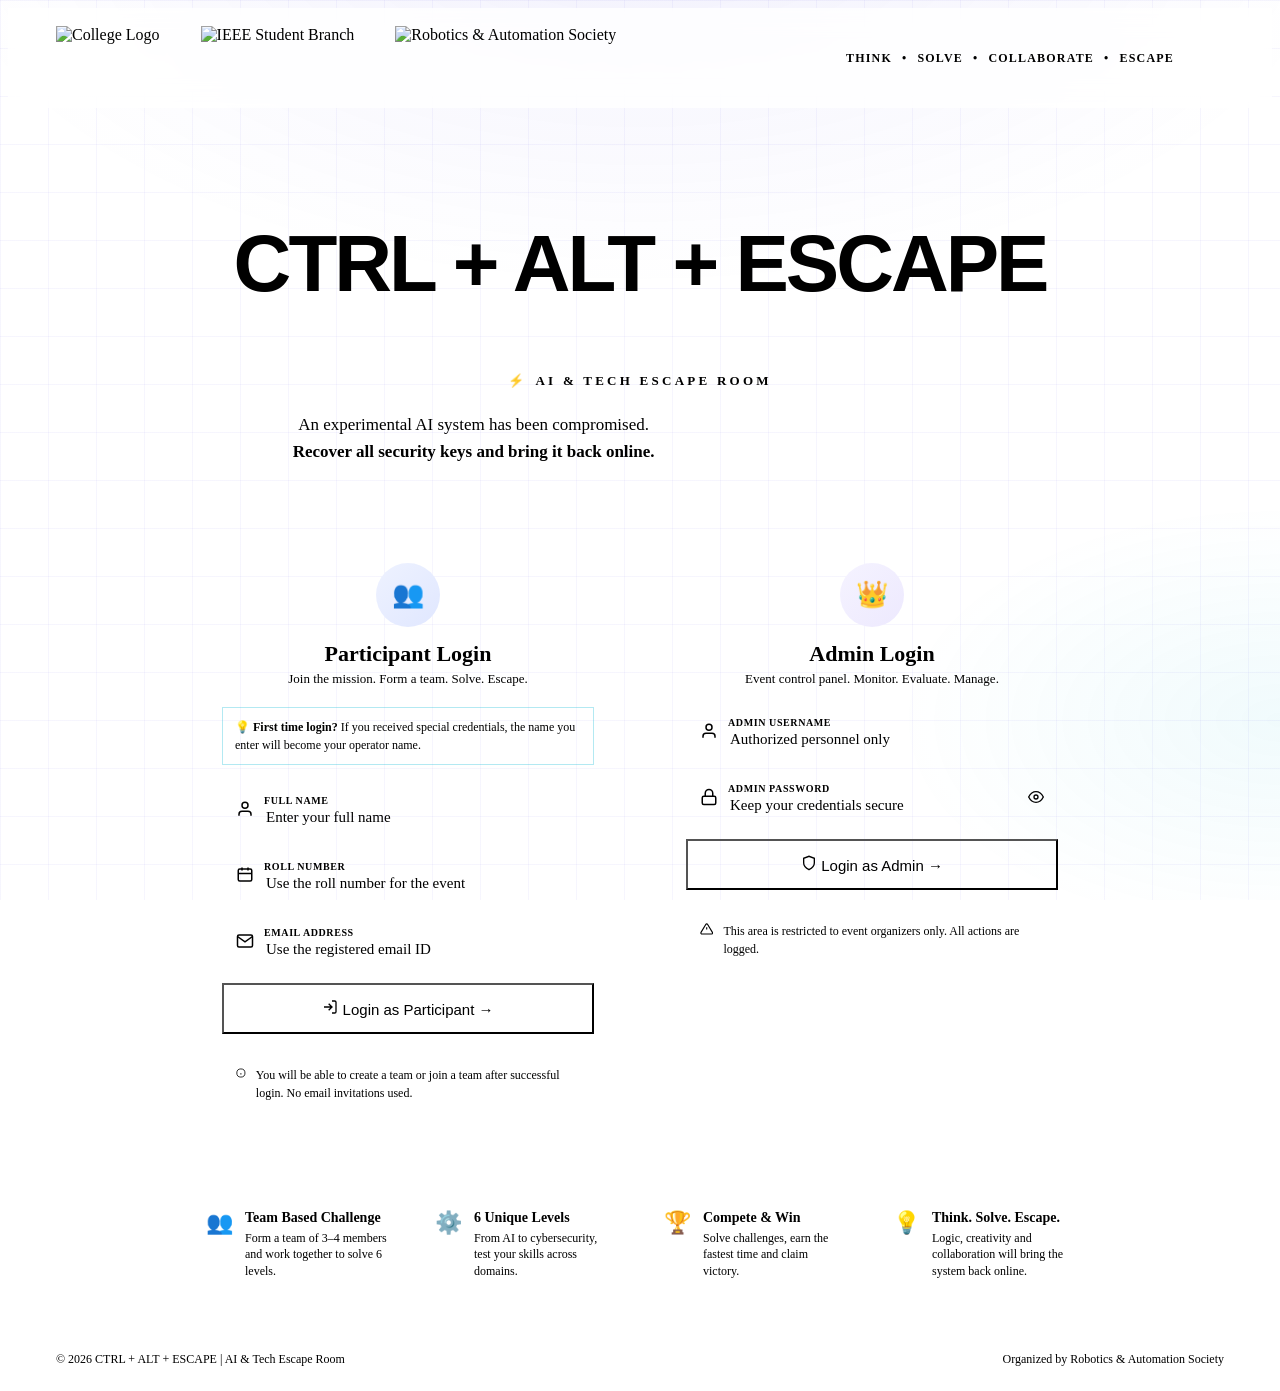
==== ctrl-alt-escape/frontend/index.html @ 31758ca9 "Initial CTRLALTESCAPE event website" ====
<!DOCTYPE html>
<html lang="en">
<head>
  <meta charset="UTF-8">
  <meta name="viewport" content="width=device-width, initial-scale=1.0">
  <meta name="description" content="CTRL + ALT + ESCAPE — AI & Tech Escape Room. Form a team, solve 6 levels, bring NEXUS back online.">
  <title>CTRL + ALT + ESCAPE | AI & Tech Escape Room</title>
  <link rel="stylesheet" href="/css/styles.css">
  <style>
    /* ====== LANDING PAGE SPECIFIC ====== */
    body { background: var(--bg); min-height: 100vh; }

    /* Hero background */
    .hero-bg {
      position: fixed; inset: 0; z-index: 0;
      background:
        radial-gradient(ellipse 80% 60% at 50% -10%, rgba(79,70,229,0.08) 0%, transparent 70%),
        radial-gradient(ellipse 50% 40% at 100% 80%, rgba(6,182,212,0.06) 0%, transparent 60%);
    }
    .hero-grid {
      position: fixed; inset: 0; z-index: 0;
      background-image:
        linear-gradient(rgba(79,70,229,0.05) 1px, transparent 1px),
        linear-gradient(90deg, rgba(79,70,229,0.05) 1px, transparent 1px);
      background-size: 48px 48px;
    }

    /* Header */
    .landing-header {
      position: relative; z-index: 10;
      display: flex;
      align-items: center;
      justify-content: space-between;
      padding: 18px 48px;
      border-bottom: 1px solid var(--border);
      background: rgba(255,255,255,0.8);
      backdrop-filter: blur(12px);
    }
    .header-logos {
      display: flex;
      align-items: center;
      gap: 20px;
    }
    .header-logo-item {
      display: flex;
      align-items: center;
      gap: 8px;
    }
    .header-logo-item img {
      height: 64px;
      width: auto;
      object-fit: contain;
    }
    .header-logo-divider {
      width: 1px; height: 48px;
      background: var(--border);
    }
    .header-tagline {
      display: flex;
      align-items: center;
      gap: 10px;
      font-size: 12px;
      font-weight: 600;
      color: var(--text-sec);
      letter-spacing: 0.1em;
      text-transform: uppercase;
    }
    .header-dot { color: var(--primary); }
    .header-line {
      width: 40px; height: 2px;
      background: var(--grad-accent);
      border-radius: 2px;
    }

    /* Main content */
    .landing-main {
      position: relative; z-index: 10;
      padding: 60px 48px 40px;
      display: flex;
      flex-direction: column;
      align-items: center;
      gap: 48px;
    }

    /* Hero title */
    .hero-title {
      text-align: center;
    }
    .hero-title h1 {
      font-size: clamp(44px, 7vw, 80px);
      font-weight: 900;
      letter-spacing: -3px;
      line-height: 1.05;
      color: var(--text);
      font-family: 'Plus Jakarta Sans', sans-serif;
    }
    .hero-title h1 .escape-word { color: var(--primary); }
    .hero-title h1 .plus-word { color: var(--text-sec); }
    .hero-subtitle {
      display: inline-flex;
      align-items: center;
      gap: 8px;
      margin-top: 8px;
      font-size: 13px;
      font-weight: 700;
      letter-spacing: 0.25em;
      text-transform: uppercase;
      color: var(--text-sec);
      border: 1.5px solid var(--border);
      border-radius: var(--r-full);
      padding: 6px 18px;
      background: var(--surface);
    }
    .hero-tagline {
      margin-top: 16px;
      font-size: 17px;
      color: var(--text-sec);
      max-width: 480px;
      text-align: center;
      line-height: 1.6;
    }
    .hero-tagline strong { color: var(--text); }

    /* Login cards container */
    .login-cards {
      display: flex;
      gap: 28px;
      align-items: stretch;
      width: 100%;
      max-width: 900px;
    }

    /* Login card */
    .login-card {
      flex: 1;
      background: var(--surface);
      border: 1.5px solid var(--border);
      border-radius: var(--r-2xl);
      padding: 32px;
      box-shadow: var(--shadow-md);
      display: flex;
      flex-direction: column;
      gap: 20px;
      transition: all var(--transition);
    }
    .login-card:hover { box-shadow: var(--shadow-lg); border-color: rgba(79,70,229,0.2); }
    .login-card-header {
      text-align: center;
    }
    .login-card-icon {
      width: 64px; height: 64px;
      border-radius: 50%;
      display: flex;
      align-items: center;
      justify-content: center;
      margin: 0 auto 14px;
      font-size: 26px;
    }
    .participant-icon { background: linear-gradient(135deg, #EEF2FF, #E0E7FF); }
    .admin-icon { background: linear-gradient(135deg, #F5F3FF, #EDE9FE); }
    .login-card-title { font-size: 22px; font-weight: 800; color: var(--text); margin-bottom: 4px; }
    .login-card-desc { font-size: 13px; color: var(--text-sec); }

    .login-card-divider { background: var(--primary); opacity: 0.15; }

    /* Form */
    .login-form { display: flex; flex-direction: column; gap: 14px; }
    .form-field-group {
      display: flex;
      align-items: center;
      gap: 10px;
      background: var(--surface-2);
      border: 1.5px solid var(--border);
      border-radius: var(--r-md);
      padding: 10px 14px;
      transition: border-color var(--transition), box-shadow var(--transition);
    }
    .form-field-group:focus-within {
      border-color: var(--primary);
      box-shadow: 0 0 0 3px rgba(79,70,229,0.1);
    }
    .form-field-group.error { border-color: var(--danger); }
    .form-field-icon { color: var(--text-sec); flex-shrink: 0; }
    .form-field-inner { flex: 1; min-width: 0; }
    .form-field-inner input {
      width: 100%;
      border: none;
      background: transparent;
      font-family: var(--font-ui);
      font-size: 15px;
      color: var(--text);
      outline: none;
    }
    .form-field-inner input::placeholder { color: var(--locked); }
    .form-field-inner label {
      display: block;
      font-size: 10px;
      font-weight: 700;
      text-transform: uppercase;
      letter-spacing: 0.06em;
      color: var(--text-sec);
      margin-bottom: 2px;
    }
    .form-field-eye {
      background: none; border: none; cursor: pointer;
      color: var(--text-sec); padding: 0;
      transition: color var(--transition);
    }
    .form-field-eye:hover { color: var(--primary); }

    .login-btn {
      width: 100%;
      padding: 14px;
      border-radius: var(--r-lg);
      font-size: 15px;
    }
    .participant-btn { background: var(--grad-primary); }
    .admin-btn { background: var(--grad-primary); }

    .login-card-note {
      display: flex;
      align-items: flex-start;
      gap: 10px;
      padding: 12px 14px;
      border-radius: var(--r-md);
      font-size: 12px;
      color: var(--text-sec);
      line-height: 1.5;
    }
    .login-card-note.info { background: var(--primary-l); color: var(--primary); }
    .login-card-note.warning { background: var(--warning-l); color: var(--warning); }

    .error-message {
      display: none;
      background: var(--danger-l);
      border: 1px solid rgba(220,38,38,0.2);
      border-radius: var(--r-md);
      padding: 10px 14px;
      font-size: 13px;
      color: var(--danger);
      font-weight: 500;
      animation: shake 0.4s ease;
    }
    .error-message.visible { display: block; }
    .success-message {
      display: none;
      background: var(--success-l);
      border: 1px solid rgba(22,163,74,0.2);
      border-radius: var(--r-md);
      padding: 10px 14px;
      font-size: 13px;
      color: var(--success);
      font-weight: 500;
    }
    .success-message.visible { display: flex; align-items: center; gap: 8px; }

    /* Feature cards */
    .features {
      display: grid;
      grid-template-columns: repeat(4, 1fr);
      gap: 16px;
      width: 100%;
      max-width: 900px;
    }
    .feature-card {
      background: var(--surface);
      border: 1px solid var(--border);
      border-radius: var(--r-lg);
      padding: 16px;
      display: flex;
      gap: 12px;
      align-items: flex-start;
    }
    .feature-icon { font-size: 22px; flex-shrink: 0; }
    .feature-title { font-size: 14px; font-weight: 700; color: var(--text); margin-bottom: 4px; }
    .feature-desc { font-size: 12px; color: var(--text-sec); line-height: 1.4; }

    /* Footer */
    .landing-footer {
      position: relative; z-index: 10;
      padding: 16px 48px;
      border-top: 1px solid var(--border);
      display: flex;
      align-items: center;
      justify-content: space-between;
      background: rgba(255,255,255,0.7);
    }
    .footer-text { font-size: 12px; color: var(--text-sec); }
    .footer-right {
      display: flex;
      align-items: center;
      gap: 8px;
      font-size: 12px;
      color: var(--text-sec);
    }

    /* Placeholder helper */
    .placeholder-helper {
      background: linear-gradient(135deg, var(--accent-l), #F0FFFE);
      border: 1px solid rgba(6,182,212,0.3);
      border-radius: var(--r-md);
      padding: 10px 12px;
      font-size: 12px;
      color: var(--accent);
      line-height: 1.5;
    }
  </style>
</head>
<body>
  <div class="hero-bg"></div>
  <div class="hero-grid"></div>

  <!-- Header -->
  <header class="landing-header">
    <div class="header-logos">
      <div class="header-logo-item">
        <img src="/assets/college_logo.png" alt="College Logo" id="college-logo">
      </div>
      <div class="header-logo-divider"></div>
      <div class="header-logo-item">
        <img src="/assets/ieee_logo.png" alt="IEEE Student Branch" id="ieee-logo">
      </div>
      <div class="header-logo-divider"></div>
      <div class="header-logo-item">
        <img src="/assets/ras_logo.png" alt="Robotics & Automation Society" id="ras-logo">
      </div>
    </div>
    <div class="header-tagline">
      THINK <span class="header-dot">•</span>
      SOLVE <span class="header-dot">•</span>
      COLLABORATE <span class="header-dot">•</span>
      ESCAPE
      <div class="header-line"></div>
    </div>
  </header>

  <!-- Main Content -->
  <main class="landing-main">
    <!-- Hero Title -->
    <div class="hero-title">
      <h1>CTRL <span class="plus-word">+</span> ALT <span class="plus-word">+</span> <span class="escape-word">ESCAPE</span></h1>
      <div class="hero-subtitle">
        <span>⚡</span>
        AI &amp; TECH ESCAPE ROOM
      </div>
      <p class="hero-tagline">
        An experimental AI system has been compromised.<br>
        <strong>Recover all security keys and bring it back online.</strong>
      </p>
    </div>

    <!-- Login Cards -->
    <div class="login-cards">
      <!-- Participant Login -->
      <div class="login-card" id="participant-card">
        <div class="login-card-header">
          <div class="login-card-icon participant-icon">👥</div>
          <div class="login-card-title">Participant Login</div>
          <div class="login-card-desc">Join the mission. Form a team. Solve. Escape.</div>
        </div>

        <div class="placeholder-helper" id="placeholder-helper">
          <strong>💡 First time login?</strong> If you received special credentials, the name you enter will become your operator name.
        </div>

        <form class="login-form" id="participant-form" onsubmit="participantLogin(event)">
          <div class="form-field-group" id="name-field">
            <div class="form-field-icon">
              <svg width="18" height="18" fill="none" stroke="currentColor" stroke-width="2" viewBox="0 0 24 24"><path d="M20 21v-2a4 4 0 0 0-4-4H8a4 4 0 0 0-4 4v2M12 11a4 4 0 1 0 0-8 4 4 0 0 0 0 8z"/></svg>
            </div>
            <div class="form-field-inner">
              <label for="p-name">Full Name</label>
              <input type="text" id="p-name" placeholder="Enter your full name" autocomplete="name" required>
            </div>
          </div>

          <div class="form-field-group" id="roll-field">
            <div class="form-field-icon">
              <svg width="18" height="18" fill="none" stroke="currentColor" stroke-width="2" viewBox="0 0 24 24"><rect x="3" y="4" width="18" height="16" rx="2"/><path d="M16 2v4M8 2v4M3 10h18"/></svg>
            </div>
            <div class="form-field-inner">
              <label for="p-roll">Roll Number</label>
              <input type="text" id="p-roll" placeholder="Use the roll number for the event" autocomplete="off" required>
            </div>
          </div>

          <div class="form-field-group" id="email-field">
            <div class="form-field-icon">
              <svg width="18" height="18" fill="none" stroke="currentColor" stroke-width="2" viewBox="0 0 24 24"><path d="M4 4h16c1.1 0 2 .9 2 2v12c0 1.1-.9 2-2 2H4c-1.1 0-2-.9-2-2V6c0-1.1.9-2 2-2z"/><polyline points="22,6 12,13 2,6"/></svg>
            </div>
            <div class="form-field-inner">
              <label for="p-email">Email Address</label>
              <input type="email" id="p-email" placeholder="Use the registered email ID" autocomplete="email" required>
            </div>
          </div>

          <div class="error-message" id="p-error"></div>
          <div class="success-message" id="p-success">
            <svg width="16" height="16" fill="none" stroke="currentColor" stroke-width="3" viewBox="0 0 24 24"><polyline points="20 6 9 17 4 12"/></svg>
            <span>Identity verified! Redirecting…</span>
          </div>

          <button type="submit" class="btn btn-primary login-btn participant-btn" id="p-submit-btn">
            <svg width="16" height="16" fill="none" stroke="currentColor" stroke-width="2" viewBox="0 0 24 24"><path d="M15 3h4a2 2 0 0 1 2 2v14a2 2 0 0 1-2 2h-4M10 17l5-5-5-5M15 12H3"/></svg>
            Login as Participant →
          </button>
        </form>

        <div class="login-card-note info">
          <svg width="14" height="14" fill="none" stroke="currentColor" stroke-width="2" viewBox="0 0 24 24"><circle cx="12" cy="12" r="10"/><line x1="12" y1="16" x2="12" y2="12"/><line x1="12" y1="8" x2="12.01" y2="8"/></svg>
          You will be able to create a team or join a team after successful login. No email invitations used.
        </div>
      </div>

      <!-- Admin Login -->
      <div class="login-card" id="admin-card">
        <div class="login-card-header">
          <div class="login-card-icon admin-icon">👑</div>
          <div class="login-card-title">Admin Login</div>
          <div class="login-card-desc">Event control panel. Monitor. Evaluate. Manage.</div>
        </div>

        <form class="login-form" id="admin-form" onsubmit="adminLogin(event)">
          <div class="form-field-group" id="admin-user-field">
            <div class="form-field-icon">
              <svg width="18" height="18" fill="none" stroke="currentColor" stroke-width="2" viewBox="0 0 24 24"><path d="M20 21v-2a4 4 0 0 0-4-4H8a4 4 0 0 0-4 4v2M12 11a4 4 0 1 0 0-8 4 4 0 0 0 0 8z"/></svg>
            </div>
            <div class="form-field-inner">
              <label for="a-username">Admin Username</label>
              <input type="text" id="a-username" placeholder="Authorized personnel only" autocomplete="off" required>
            </div>
          </div>

          <div class="form-field-group" id="admin-pass-field">
            <div class="form-field-icon">
              <svg width="18" height="18" fill="none" stroke="currentColor" stroke-width="2" viewBox="0 0 24 24"><rect x="3" y="11" width="18" height="11" rx="2" ry="2"/><path d="M7 11V7a5 5 0 0 1 10 0v4"/></svg>
            </div>
            <div class="form-field-inner">
              <label for="a-password">Admin Password</label>
              <input type="password" id="a-password" placeholder="Keep your credentials secure" autocomplete="current-password" required>
            </div>
            <button type="button" class="form-field-eye" id="toggle-pass" onclick="togglePassword()">
              <svg width="16" height="16" fill="none" stroke="currentColor" stroke-width="2" viewBox="0 0 24 24"><path d="M1 12s4-8 11-8 11 8 11 8-4 8-11 8-11-8-11-8z"/><circle cx="12" cy="12" r="3"/></svg>
            </button>
          </div>

          <div class="error-message" id="a-error"></div>

          <button type="submit" class="btn btn-primary login-btn admin-btn" id="a-submit-btn">
            <svg width="16" height="16" fill="none" stroke="currentColor" stroke-width="2" viewBox="0 0 24 24"><path d="M12 22s8-4 8-10V5l-8-3-8 3v7c0 6 8 10 8 10z"/></svg>
            Login as Admin →
          </button>
        </form>

        <div class="login-card-note warning">
          <svg width="14" height="14" fill="none" stroke="currentColor" stroke-width="2" viewBox="0 0 24 24"><path d="M10.29 3.86L1.82 18a2 2 0 0 0 1.71 3h16.94a2 2 0 0 0 1.71-3L13.71 3.86a2 2 0 0 0-3.42 0z"/><line x1="12" y1="9" x2="12" y2="13"/><line x1="12" y1="17" x2="12.01" y2="17"/></svg>
          This area is restricted to event organizers only. All actions are logged.
        </div>
      </div>
    </div>

    <!-- Features -->
    <div class="features">
      <div class="feature-card">
        <div class="feature-icon">👥</div>
        <div>
          <div class="feature-title">Team Based Challenge</div>
          <div class="feature-desc">Form a team of 3–4 members and work together to solve 6 levels.</div>
        </div>
      </div>
      <div class="feature-card">
        <div class="feature-icon">⚙️</div>
        <div>
          <div class="feature-title">6 Unique Levels</div>
          <div class="feature-desc">From AI to cybersecurity, test your skills across domains.</div>
        </div>
      </div>
      <div class="feature-card">
        <div class="feature-icon">🏆</div>
        <div>
          <div class="feature-title">Compete &amp; Win</div>
          <div class="feature-desc">Solve challenges, earn the fastest time and claim victory.</div>
        </div>
      </div>
      <div class="feature-card">
        <div class="feature-icon">💡</div>
        <div>
          <div class="feature-title">Think. Solve. Escape.</div>
          <div class="feature-desc">Logic, creativity and collaboration will bring the system back online.</div>
        </div>
      </div>
    </div>
  </main>

  <!-- Footer -->
  <footer class="landing-footer">
    <div class="footer-text">© 2026 CTRL + ALT + ESCAPE | AI &amp; Tech Escape Room</div>
    <div class="footer-right">
      <div style="width:40px;height:2px;background:var(--grad-accent);border-radius:2px;"></div>
      Organized by Robotics &amp; Automation Society
    </div>
  </footer>

  <script src="/js/api.js"></script>
  <script>
    // Check if already logged in and redirect
    (async function() {
      const token = API.getSession();
      if (token) {
        const r = await API.get('/api/participant/me');
        if (r.ok) {
          window.location.href = '/participant.html';
          return;
        } else {
          API.setSession(null);
        }
      }
      const adminToken = API.getAdminToken();
      if (adminToken) {
        const r = await API.get('/api/admin/overview');
        if (r.ok) {
          window.location.href = '/admin.html';
          return;
        } else {
          API.setAdminToken(null);
        }
      }
    })();

    function togglePassword() {
      const input = document.getElementById('a-password');
      input.type = input.type === 'password' ? 'text' : 'password';
    }

    function setLoading(btnId, loading, text) {
      const btn = document.getElementById(btnId);
      btn.disabled = loading;
      if (loading) {
        btn.classList.add('loading');
        btn.dataset.original = btn.innerHTML;
        btn.innerHTML = `<span>${text || 'Verifying…'}</span>`;
      } else {
        btn.classList.remove('loading');
        if (btn.dataset.original) btn.innerHTML = btn.dataset.original;
      }
    }

    async function participantLogin(e) {
      e.preventDefault();
      const name = document.getElementById('p-name').value.trim();
      const roll = document.getElementById('p-roll').value.trim();
      const email = document.getElementById('p-email').value.trim();
      const errEl = document.getElementById('p-error');
      const sucEl = document.getElementById('p-success');

      errEl.classList.remove('visible');
      sucEl.classList.remove('visible');

      // Clear field errors
      ['name-field','roll-field','email-field'].forEach(id => {
        document.getElementById(id).classList.remove('error');
      });

      setLoading('p-submit-btn', true, '◌ VERIFYING IDENTITY…');

      const existingToken = API.getSession();
      const r = await API.post('/api/participant/login', {
        name, roll_number: roll, email,
        session_token: existingToken
      });

      setLoading('p-submit-btn', false);

      if (r.ok) {
        API.setSession(r.data.session_token);
        sucEl.classList.add('visible');
        setTimeout(() => { window.location.href = '/participant.html'; }, 800);
      } else {
        const err = r.error;
        let msg = err?.message || 'Login failed. Please check your details.';
        errEl.textContent = msg;
        errEl.classList.add('visible');

        // Shake form
        document.getElementById('participant-card').style.animation = 'shake 0.4s ease';
        setTimeout(() => { document.getElementById('participant-card').style.animation = ''; }, 500);
      }
    }

    async function adminLogin(e) {
      e.preventDefault();
      const username = document.getElementById('a-username').value.trim();
      const password = document.getElementById('a-password').value;
      const errEl = document.getElementById('a-error');
      errEl.classList.remove('visible');

      setLoading('a-submit-btn', true, '◌ AUTHENTICATING…');

      const r = await API.post('/api/admin/login', { username, password });
      setLoading('a-submit-btn', false);

      if (r.ok) {
        API.setAdminToken(r.data.admin_token);
        window.location.href = '/admin.html';
      } else {
        const msg = r.error?.message || 'Invalid credentials.';
        errEl.textContent = msg;
        errEl.classList.add('visible');
        document.getElementById('admin-card').style.animation = 'shake 0.4s ease';
        setTimeout(() => { document.getElementById('admin-card').style.animation = ''; }, 500);
      }
    }
  </script>
</body>
</html>
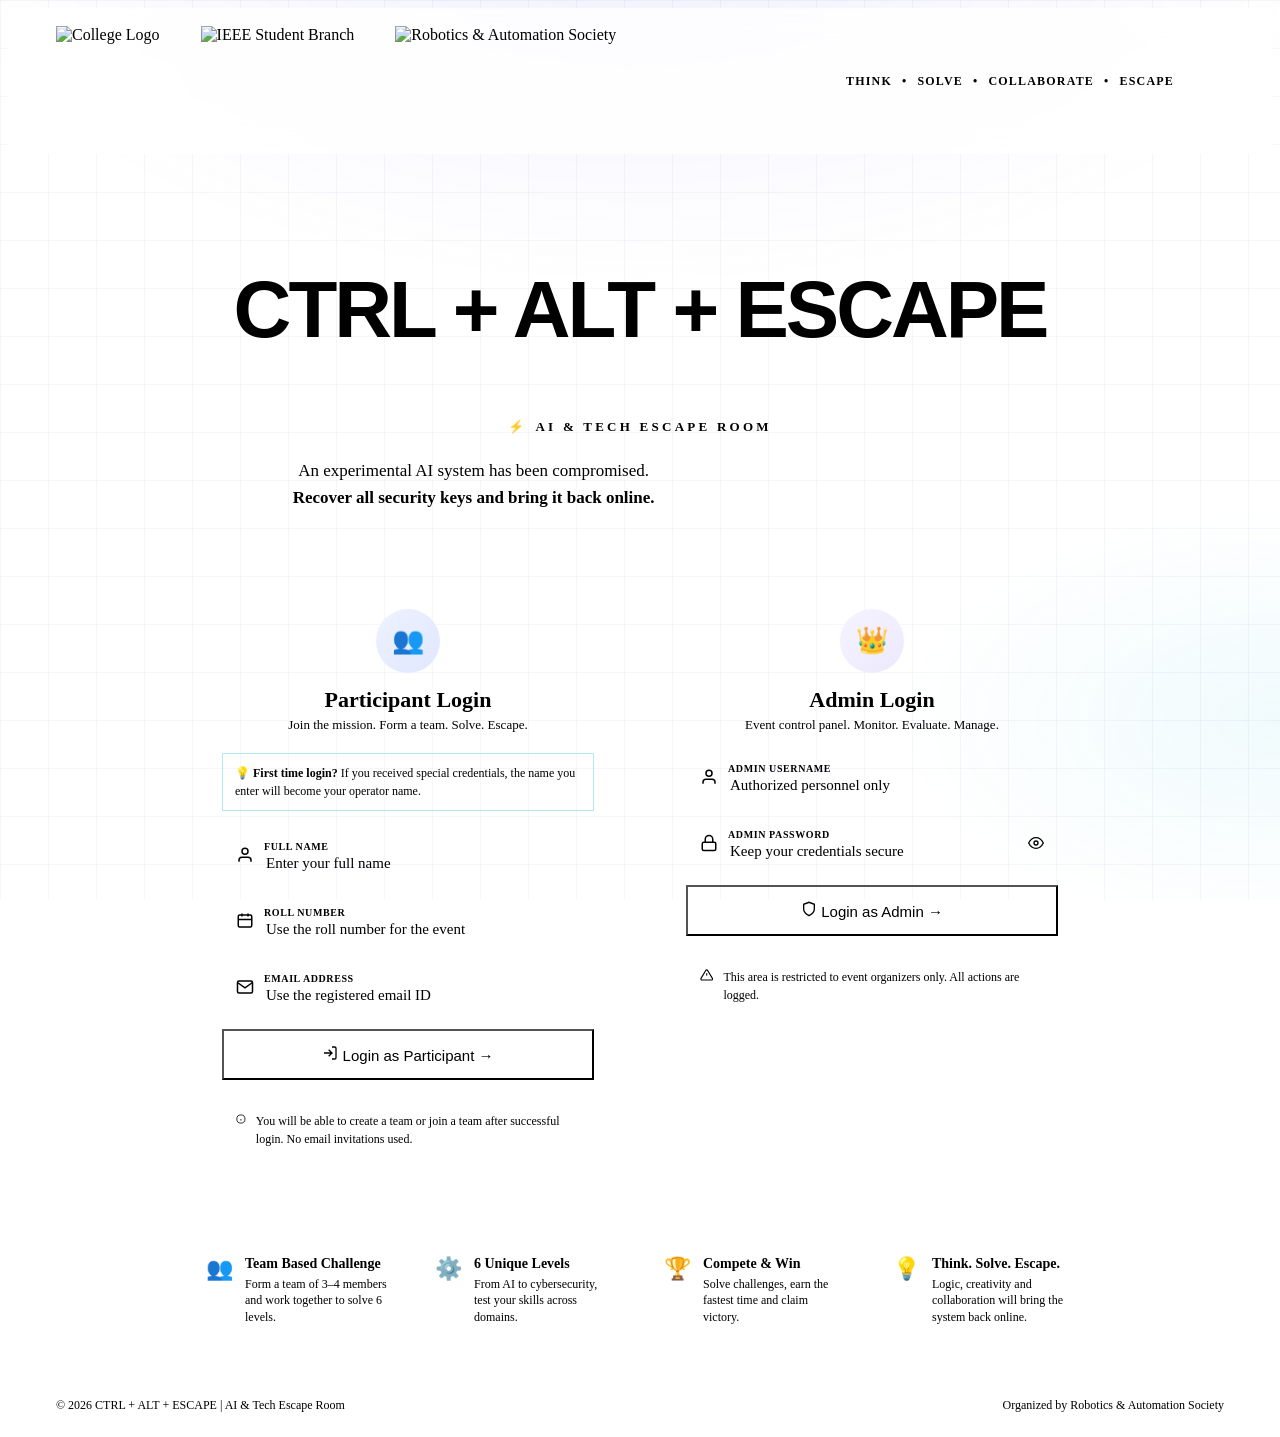
==== commit 1f2f0865: "Enlarge header logos and update divider" ====
--- a/ctrl-alt-escape/frontend/index.html
+++ b/ctrl-alt-escape/frontend/index.html
@@ -47,12 +47,12 @@
       gap: 8px;
     }
     .header-logo-item img {
-      height: 64px;
+      height: 110px;
       width: auto;
       object-fit: contain;
     }
     .header-logo-divider {
-      width: 1px; height: 48px;
+      width: 1px; height: 90px;
       background: var(--border);
     }
     .header-tagline {
